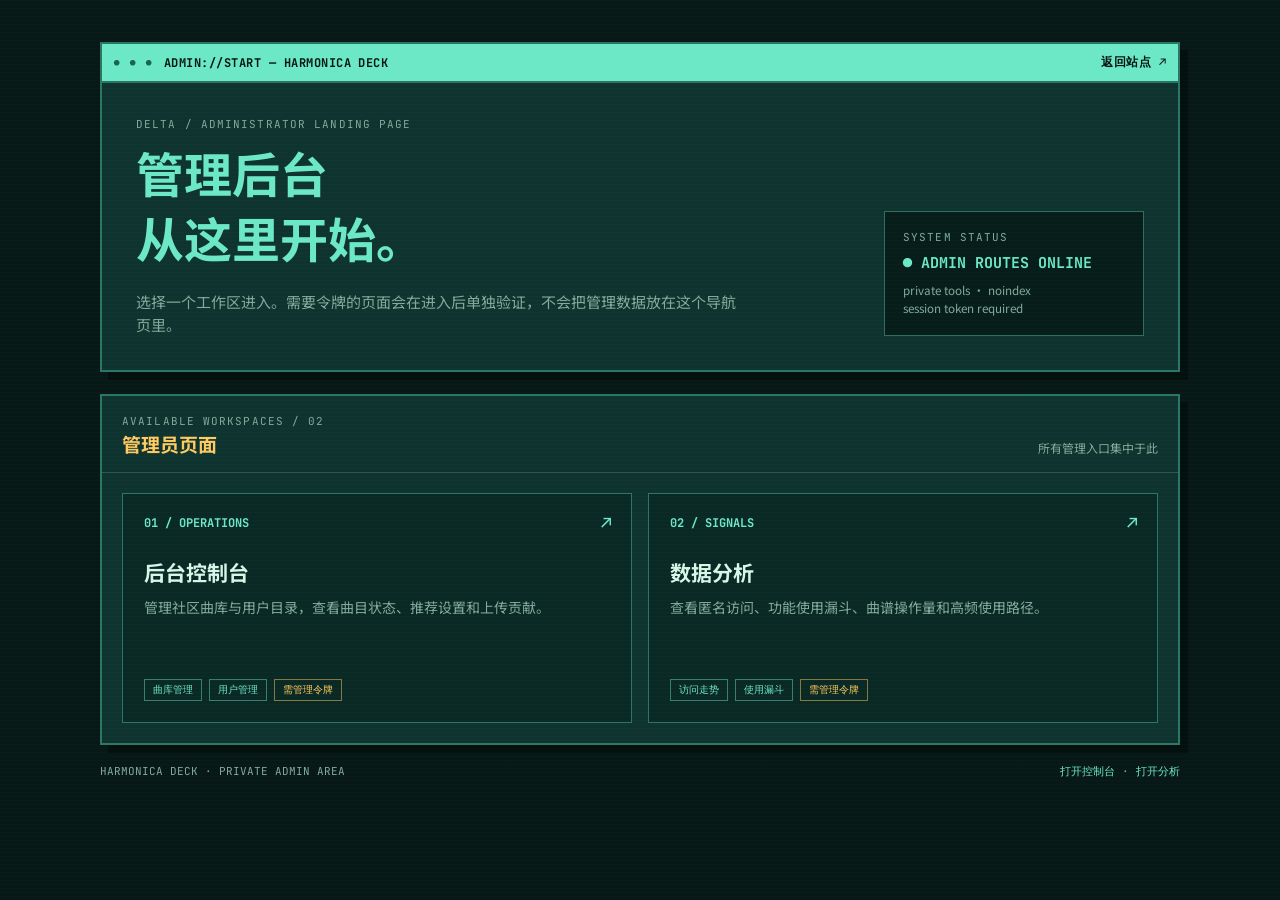
==== admin/index.html @ c52e7334 "feat(后台): 增加管理控制台与曲库管理接口 新增后台入口和曲库控制台，支持查看曲目、用户、推荐状态及管理操作。\n补充管理接口鉴权，并在分析页增加后台首页入口。" ====
<!doctype html>
<html lang="zh-CN">
  <head>
    <meta charset="UTF-8" />
    <meta name="viewport" content="width=device-width, initial-scale=1.0" />
    <meta name="robots" content="noindex, nofollow" />
    <meta name="theme-color" content="#071816" />
    <title>ADMIN://START · Harmonica Deck</title>
    <link rel="preconnect" href="https://fonts.googleapis.com" />
    <link rel="preconnect" href="https://fonts.gstatic.com" crossorigin />
    <link href="https://fonts.googleapis.com/css2?family=JetBrains+Mono:wght@400;600;700&family=Silkscreen:wght@400;700&family=Noto+Sans+SC:wght@400;500;700&display=swap" rel="stylesheet" />
    <style>
      :root { color-scheme: dark; --ink:#d6f6e8; --dim:#83aa9b; --paper:#071816; --panel:#103630; --line:#2b7667; --aqua:#6ce8c7; --amber:#ffca5f; --pink:#ff9e9e; --shadow:#03100d; }
      * { box-sizing: border-box; }
      body { margin:0; min-width:320px; color:var(--ink); background:var(--paper); font:14px/1.55 "Noto Sans SC",sans-serif; }
      body::before { content:""; position:fixed; inset:0; pointer-events:none; z-index:2; opacity:.15; background:repeating-linear-gradient(0deg,transparent 0 3px,rgba(99,228,196,.14) 3px 4px); }
      main { position:relative; z-index:1; width:min(1080px,calc(100% - 32px)); margin:42px auto 64px; }
      .window { border:2px solid var(--line); background:rgba(16,54,48,.94); box-shadow:8px 8px 0 var(--shadow); }
      .titlebar { display:flex; align-items:center; min-height:39px; padding:7px 12px; border-bottom:2px solid var(--line); color:#061512; background:var(--aqua); font:700 12px "JetBrains Mono",monospace; letter-spacing:.04em; }
      .titlebar::before { content:"● ● ●"; margin-right:10px; color:#196454; font-size:9px; letter-spacing:3px; }
      .titlebar a { margin-left:auto; color:#061512; text-decoration:none; }
      .hero { display:grid; grid-template-columns:1fr 260px; gap:30px; padding:34px; }
      .eyebrow { color:var(--dim); font:11px "JetBrains Mono",monospace; letter-spacing:.1em; }
      h1,h2,h3 { margin:0; font-family:"Silkscreen","Noto Sans SC",sans-serif; line-height:1.35; }
      h1 { max-width:620px; margin-top:12px; color:var(--aqua); font-size:clamp(28px,5vw,48px); }
      .hero p { max-width:610px; margin:17px 0 0; color:var(--dim); font-size:15px; }
      .signal { align-self:end; padding:18px; border:1px solid rgba(108,232,199,.4); background:#071d19; }
      .signal strong { display:block; margin-top:9px; color:var(--aqua); font:700 15px "JetBrains Mono",monospace; }
      .signal small { display:block; margin-top:8px; color:var(--dim); }
      .directory { margin-top:22px; }
      .directory-head { display:flex; justify-content:space-between; align-items:end; gap:16px; padding:18px 20px 14px; border-bottom:1px solid rgba(122,168,151,.28); }
      .directory-head h2 { margin-top:4px; color:var(--amber); font-size:19px; }
      .directory-head p { margin:0; color:var(--dim); font-size:12px; }
      .cards { display:grid; grid-template-columns:repeat(2,1fr); gap:16px; padding:20px; }
      .card { position:relative; display:flex; flex-direction:column; min-height:230px; padding:21px; border:1px solid var(--line); background:#0b2924; text-decoration:none; color:var(--ink); transition:transform .18s ease, border-color .18s ease, background .18s ease; }
      .card::after { content:"↗"; position:absolute; top:17px; right:19px; color:var(--aqua); font:18px "JetBrains Mono",monospace; }
      .card:hover { transform:translate(-3px,-3px); border-color:var(--aqua); background:#123b34; }
      .card-index { color:var(--aqua); font:700 12px "JetBrains Mono",monospace; }
      .card h3 { margin-top:28px; font-size:21px; }
      .card p { margin:10px 0 0; color:var(--dim); }
      .card-foot { display:flex; flex-wrap:wrap; gap:7px; margin-top:auto; padding-top:22px; }
      .tag { display:inline-flex; align-items:center; min-height:22px; padding:0 8px; color:var(--aqua); border:1px solid rgba(108,232,199,.45); font:10px "JetBrains Mono",monospace; }
      .tag.amber { color:var(--amber); border-color:rgba(255,202,95,.5); }
      footer { display:flex; justify-content:space-between; gap:16px; margin-top:19px; color:var(--dim); font:11px "JetBrains Mono",monospace; }
      footer a { color:var(--aqua); text-decoration:none; }
      footer a:hover { text-decoration:underline; }
      @media (max-width:700px) { main { width:min(100% - 20px,1080px); margin-top:12px; } .hero { grid-template-columns:1fr; gap:22px; padding:23px; } .signal { align-self:stretch; } .cards { grid-template-columns:1fr; padding:12px; } .directory-head { align-items:start; flex-direction:column; padding:16px 13px 13px; } footer { flex-direction:column; } }
    </style>
  </head>
  <body>
    <main>
      <section class="window">
        <div class="titlebar">ADMIN://START — HARMONICA DECK <a href="../">返回站点 ↗</a></div>
        <div class="hero">
          <div>
            <div class="eyebrow">DELTA / ADMINISTRATOR LANDING PAGE</div>
            <h1>管理后台<br />从这里开始。</h1>
            <p>选择一个工作区进入。需要令牌的页面会在进入后单独验证，不会把管理数据放在这个导航页里。</p>
          </div>
          <div class="signal"><div class="eyebrow">SYSTEM STATUS</div><strong><span aria-hidden="true">●</span> ADMIN ROUTES ONLINE</strong><small>private tools · noindex<br />session token required</small></div>
        </div>
      </section>

      <section class="window directory">
        <div class="directory-head"><div><div class="eyebrow">AVAILABLE WORKSPACES / 02</div><h2>管理员页面</h2></div><p>所有管理入口集中于此</p></div>
        <div class="cards">
          <a class="card" href="./console.html"><span class="card-index">01 / OPERATIONS</span><h3>后台控制台</h3><p>管理社区曲库与用户目录，查看曲目状态、推荐设置和上传贡献。</p><div class="card-foot"><span class="tag">曲库管理</span><span class="tag">用户管理</span><span class="tag amber">需管理令牌</span></div></a>
          <a class="card" href="./analytics.html"><span class="card-index">02 / SIGNALS</span><h3>数据分析</h3><p>查看匿名访问、功能使用漏斗、曲谱操作量和高频使用路径。</p><div class="card-foot"><span class="tag">访问走势</span><span class="tag">使用漏斗</span><span class="tag amber">需管理令牌</span></div></a>
        </div>
      </section>
      <footer><span>HARMONICA DECK · PRIVATE ADMIN AREA</span><span><a href="./console.html">打开控制台</a> · <a href="./analytics.html">打开分析</a></span></footer>
    </main>
  </body>
</html>
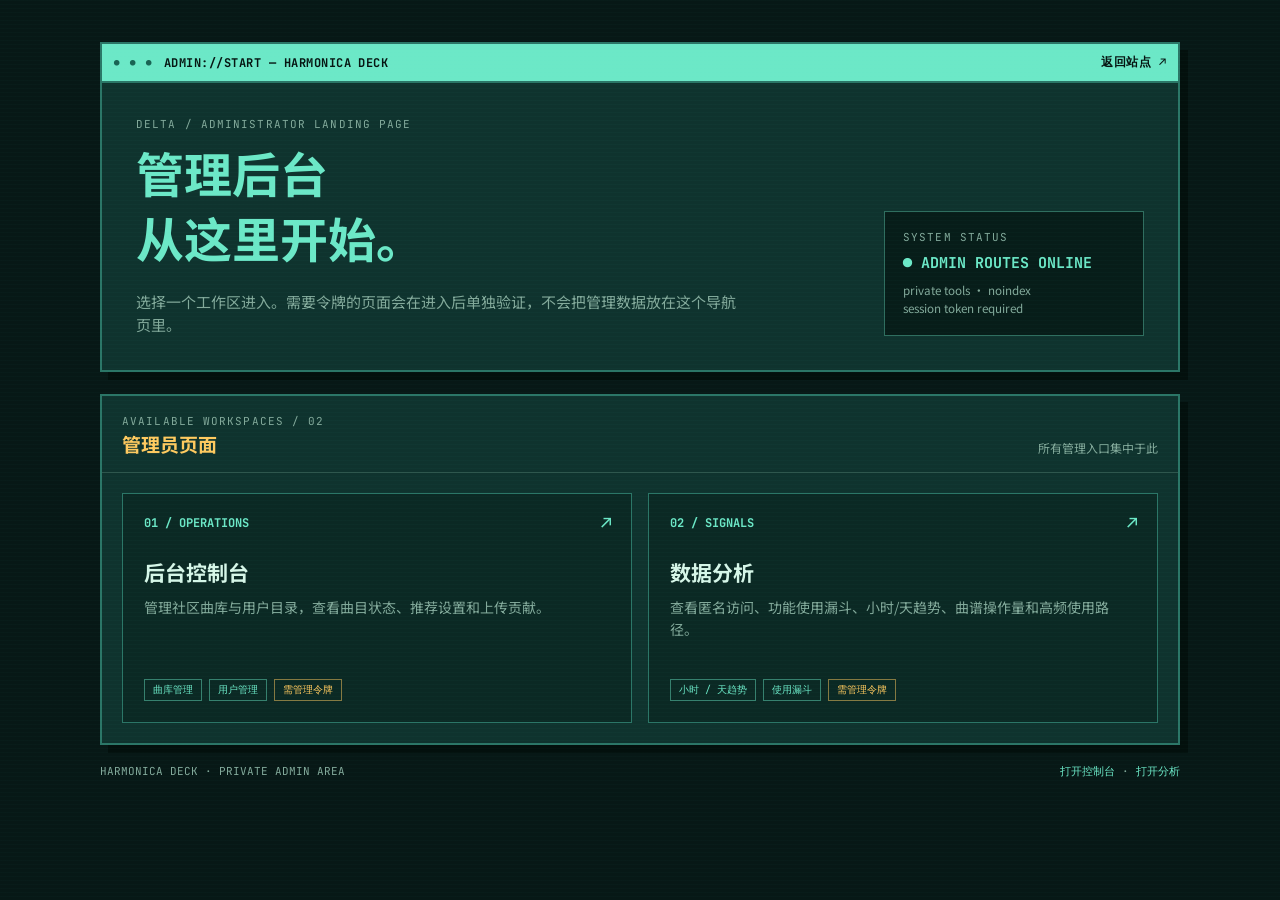
==== commit d98ff2dc: "feat(数据后台): 增加小时与天维度趋势 变更内容：\n- 增加按天与最近 24 小时的访客会话趋势。\n- 增加去重后的谱子导出量统计。\n- 为分析页增加图标、趋势图和维度切换。\n\n验证：" ====
--- a/admin/index.html
+++ b/admin/index.html
@@ -65,7 +65,7 @@
         <div class="directory-head"><div><div class="eyebrow">AVAILABLE WORKSPACES / 02</div><h2>管理员页面</h2></div><p>所有管理入口集中于此</p></div>
         <div class="cards">
           <a class="card" href="./console.html"><span class="card-index">01 / OPERATIONS</span><h3>后台控制台</h3><p>管理社区曲库与用户目录，查看曲目状态、推荐设置和上传贡献。</p><div class="card-foot"><span class="tag">曲库管理</span><span class="tag">用户管理</span><span class="tag amber">需管理令牌</span></div></a>
-          <a class="card" href="./analytics.html"><span class="card-index">02 / SIGNALS</span><h3>数据分析</h3><p>查看匿名访问、功能使用漏斗、曲谱操作量和高频使用路径。</p><div class="card-foot"><span class="tag">访问走势</span><span class="tag">使用漏斗</span><span class="tag amber">需管理令牌</span></div></a>
+          <a class="card" href="./analytics.html"><span class="card-index">02 / SIGNALS</span><h3>数据分析</h3><p>查看匿名访问、功能使用漏斗、小时/天趋势、曲谱操作量和高频使用路径。</p><div class="card-foot"><span class="tag">小时 / 天趋势</span><span class="tag">使用漏斗</span><span class="tag amber">需管理令牌</span></div></a>
         </div>
       </section>
       <footer><span>HARMONICA DECK · PRIVATE ADMIN AREA</span><span><a href="./console.html">打开控制台</a> · <a href="./analytics.html">打开分析</a></span></footer>
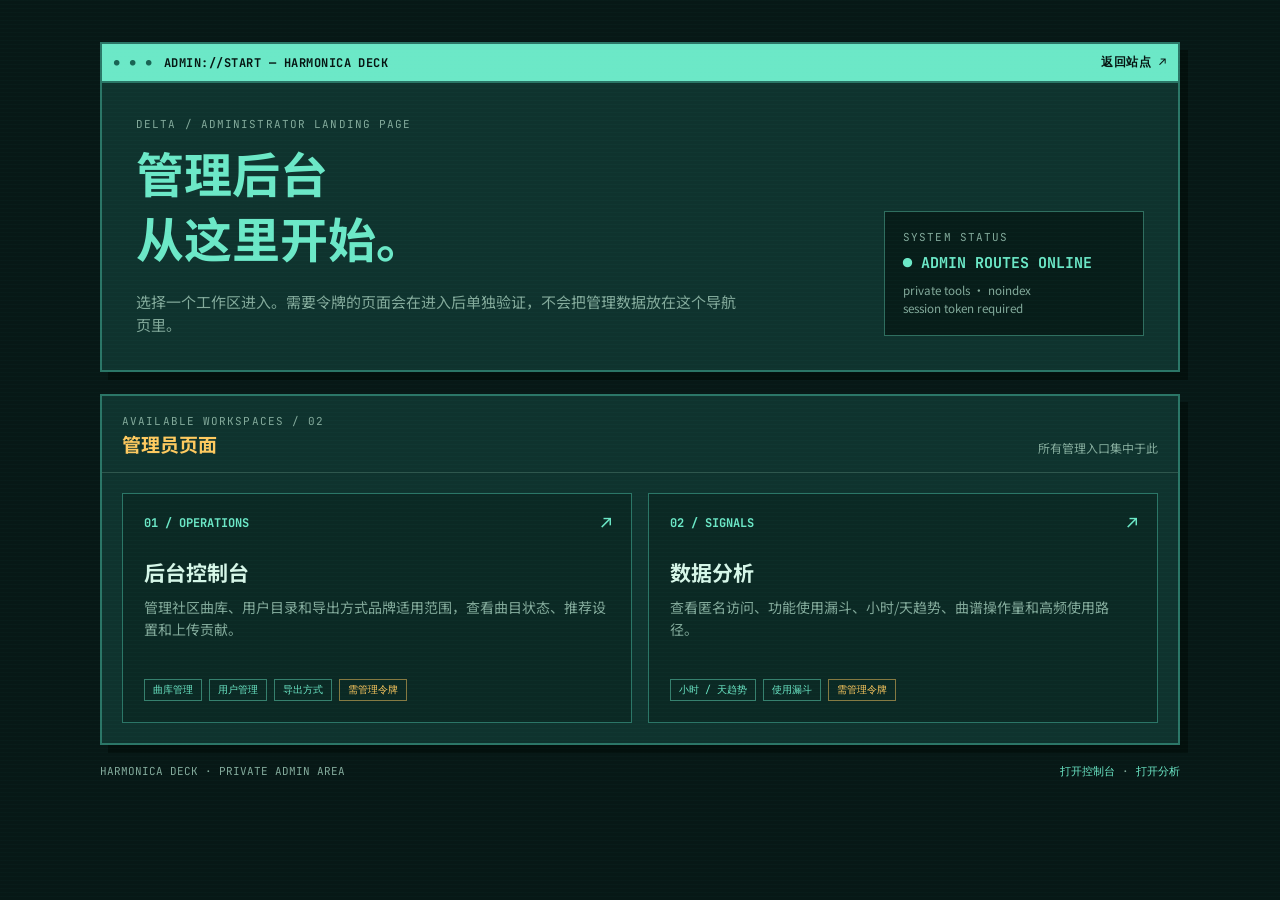
==== commit 1e98fd5c: "feat: 完善宏导出与最新版小助手兼容性 更新网页与管理后台的导出品牌配置，加入 MCHOSE 视频教程入口，并将网页版本提升至 2.4.3。同步录制助手的输入注入逻辑、安装包与兼容配置，补充 AT" ====
--- a/admin/index.html
+++ b/admin/index.html
@@ -64,7 +64,7 @@
       <section class="window directory">
         <div class="directory-head"><div><div class="eyebrow">AVAILABLE WORKSPACES / 02</div><h2>管理员页面</h2></div><p>所有管理入口集中于此</p></div>
         <div class="cards">
-          <a class="card" href="./console.html"><span class="card-index">01 / OPERATIONS</span><h3>后台控制台</h3><p>管理社区曲库与用户目录，查看曲目状态、推荐设置和上传贡献。</p><div class="card-foot"><span class="tag">曲库管理</span><span class="tag">用户管理</span><span class="tag amber">需管理令牌</span></div></a>
+          <a class="card" href="./console.html"><span class="card-index">01 / OPERATIONS</span><h3>后台控制台</h3><p>管理社区曲库、用户目录和导出方式品牌适用范围，查看曲目状态、推荐设置和上传贡献。</p><div class="card-foot"><span class="tag">曲库管理</span><span class="tag">用户管理</span><span class="tag">导出方式</span><span class="tag amber">需管理令牌</span></div></a>
           <a class="card" href="./analytics.html"><span class="card-index">02 / SIGNALS</span><h3>数据分析</h3><p>查看匿名访问、功能使用漏斗、小时/天趋势、曲谱操作量和高频使用路径。</p><div class="card-foot"><span class="tag">小时 / 天趋势</span><span class="tag">使用漏斗</span><span class="tag amber">需管理令牌</span></div></a>
         </div>
       </section>
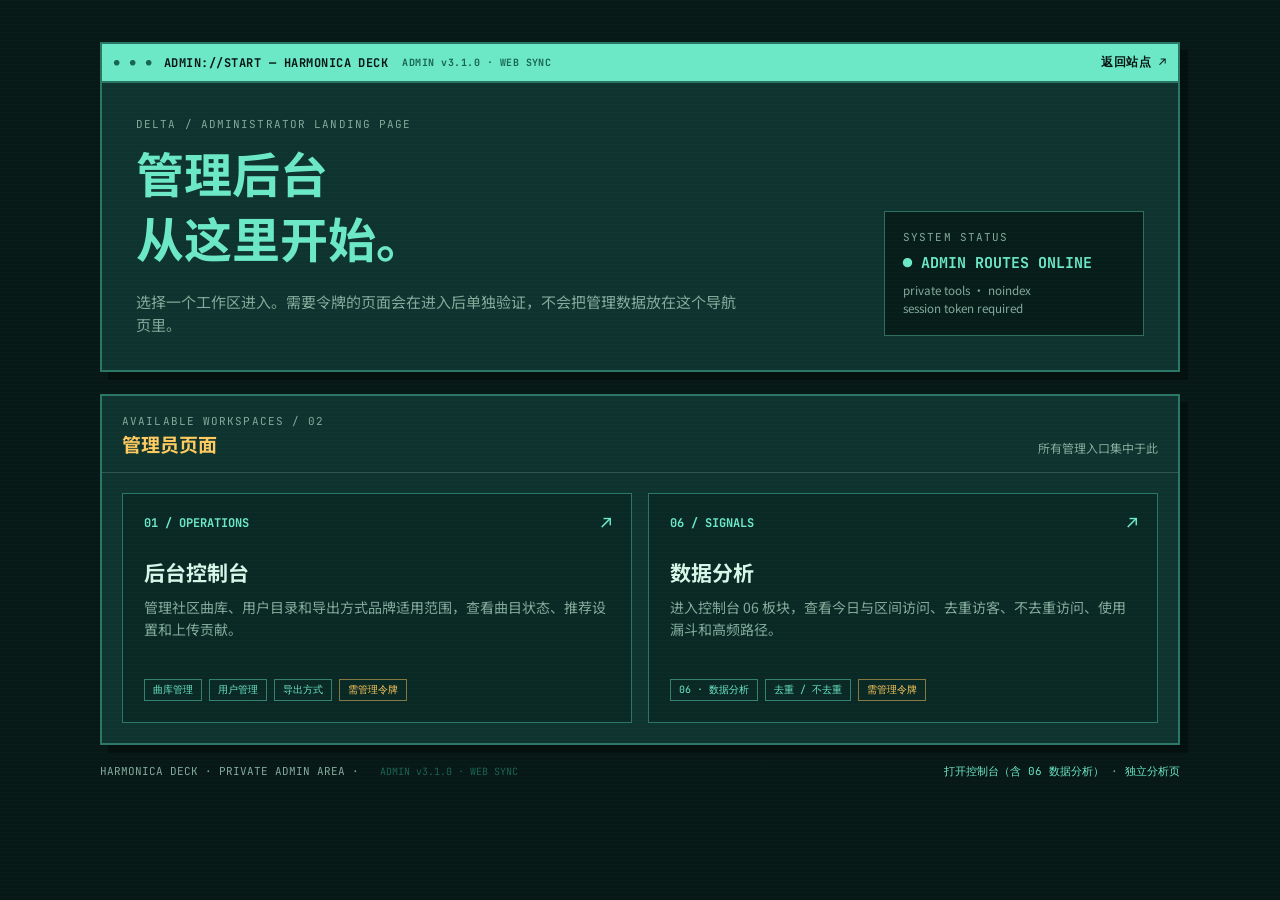
==== commit a782e95e: "feat(admin): 完善数据分析与移动端控制台 新增 06 数据分析、按天对比和数据备份下载，补充今日/区间去重与不去重指标。 后台页面同步读取网页版本号，并优化手机端导航、操作区、表格和编辑表" ====
--- a/admin/index.html
+++ b/admin/index.html
@@ -19,6 +19,7 @@
       .titlebar { display:flex; align-items:center; min-height:39px; padding:7px 12px; border-bottom:2px solid var(--line); color:#061512; background:var(--aqua); font:700 12px "JetBrains Mono",monospace; letter-spacing:.04em; }
       .titlebar::before { content:"● ● ●"; margin-right:10px; color:#196454; font-size:9px; letter-spacing:3px; }
       .titlebar a { margin-left:auto; color:#061512; text-decoration:none; }
+      .admin-version { margin-left:14px; color:#196454; font-size:10px; white-space:nowrap; }
       .hero { display:grid; grid-template-columns:1fr 260px; gap:30px; padding:34px; }
       .eyebrow { color:var(--dim); font:11px "JetBrains Mono",monospace; letter-spacing:.1em; }
       h1,h2,h3 { margin:0; font-family:"Silkscreen","Noto Sans SC",sans-serif; line-height:1.35; }
@@ -50,7 +51,7 @@
   <body>
     <main>
       <section class="window">
-        <div class="titlebar">ADMIN://START — HARMONICA DECK <a href="../">返回站点 ↗</a></div>
+        <div class="titlebar">ADMIN://START — HARMONICA DECK <span class="admin-version" data-site-version>ADMIN v— · WEB SYNC</span><a href="../">返回站点 ↗</a></div>
         <div class="hero">
           <div>
             <div class="eyebrow">DELTA / ADMINISTRATOR LANDING PAGE</div>
@@ -65,10 +66,11 @@
         <div class="directory-head"><div><div class="eyebrow">AVAILABLE WORKSPACES / 02</div><h2>管理员页面</h2></div><p>所有管理入口集中于此</p></div>
         <div class="cards">
           <a class="card" href="./console.html"><span class="card-index">01 / OPERATIONS</span><h3>后台控制台</h3><p>管理社区曲库、用户目录和导出方式品牌适用范围，查看曲目状态、推荐设置和上传贡献。</p><div class="card-foot"><span class="tag">曲库管理</span><span class="tag">用户管理</span><span class="tag">导出方式</span><span class="tag amber">需管理令牌</span></div></a>
-          <a class="card" href="./analytics.html"><span class="card-index">02 / SIGNALS</span><h3>数据分析</h3><p>查看匿名访问、功能使用漏斗、小时/天趋势、曲谱操作量和高频使用路径。</p><div class="card-foot"><span class="tag">小时 / 天趋势</span><span class="tag">使用漏斗</span><span class="tag amber">需管理令牌</span></div></a>
+          <a class="card" href="./console.html"><span class="card-index">06 / SIGNALS</span><h3>数据分析</h3><p>进入控制台 06 板块，查看今日与区间访问、去重访客、不去重访问、使用漏斗和高频路径。</p><div class="card-foot"><span class="tag">06 · 数据分析</span><span class="tag">去重 / 不去重</span><span class="tag amber">需管理令牌</span></div></a>
         </div>
       </section>
-      <footer><span>HARMONICA DECK · PRIVATE ADMIN AREA</span><span><a href="./console.html">打开控制台</a> · <a href="./analytics.html">打开分析</a></span></footer>
+      <footer><span>HARMONICA DECK · PRIVATE ADMIN AREA · <span class="admin-version" data-site-version>ADMIN v— · WEB SYNC</span></span><span><a href="./console.html">打开控制台（含 06 数据分析）</a> · <a href="./analytics.html">独立分析页</a></span></footer>
     </main>
+    <script src="./admin.js"></script>
   </body>
 </html>
